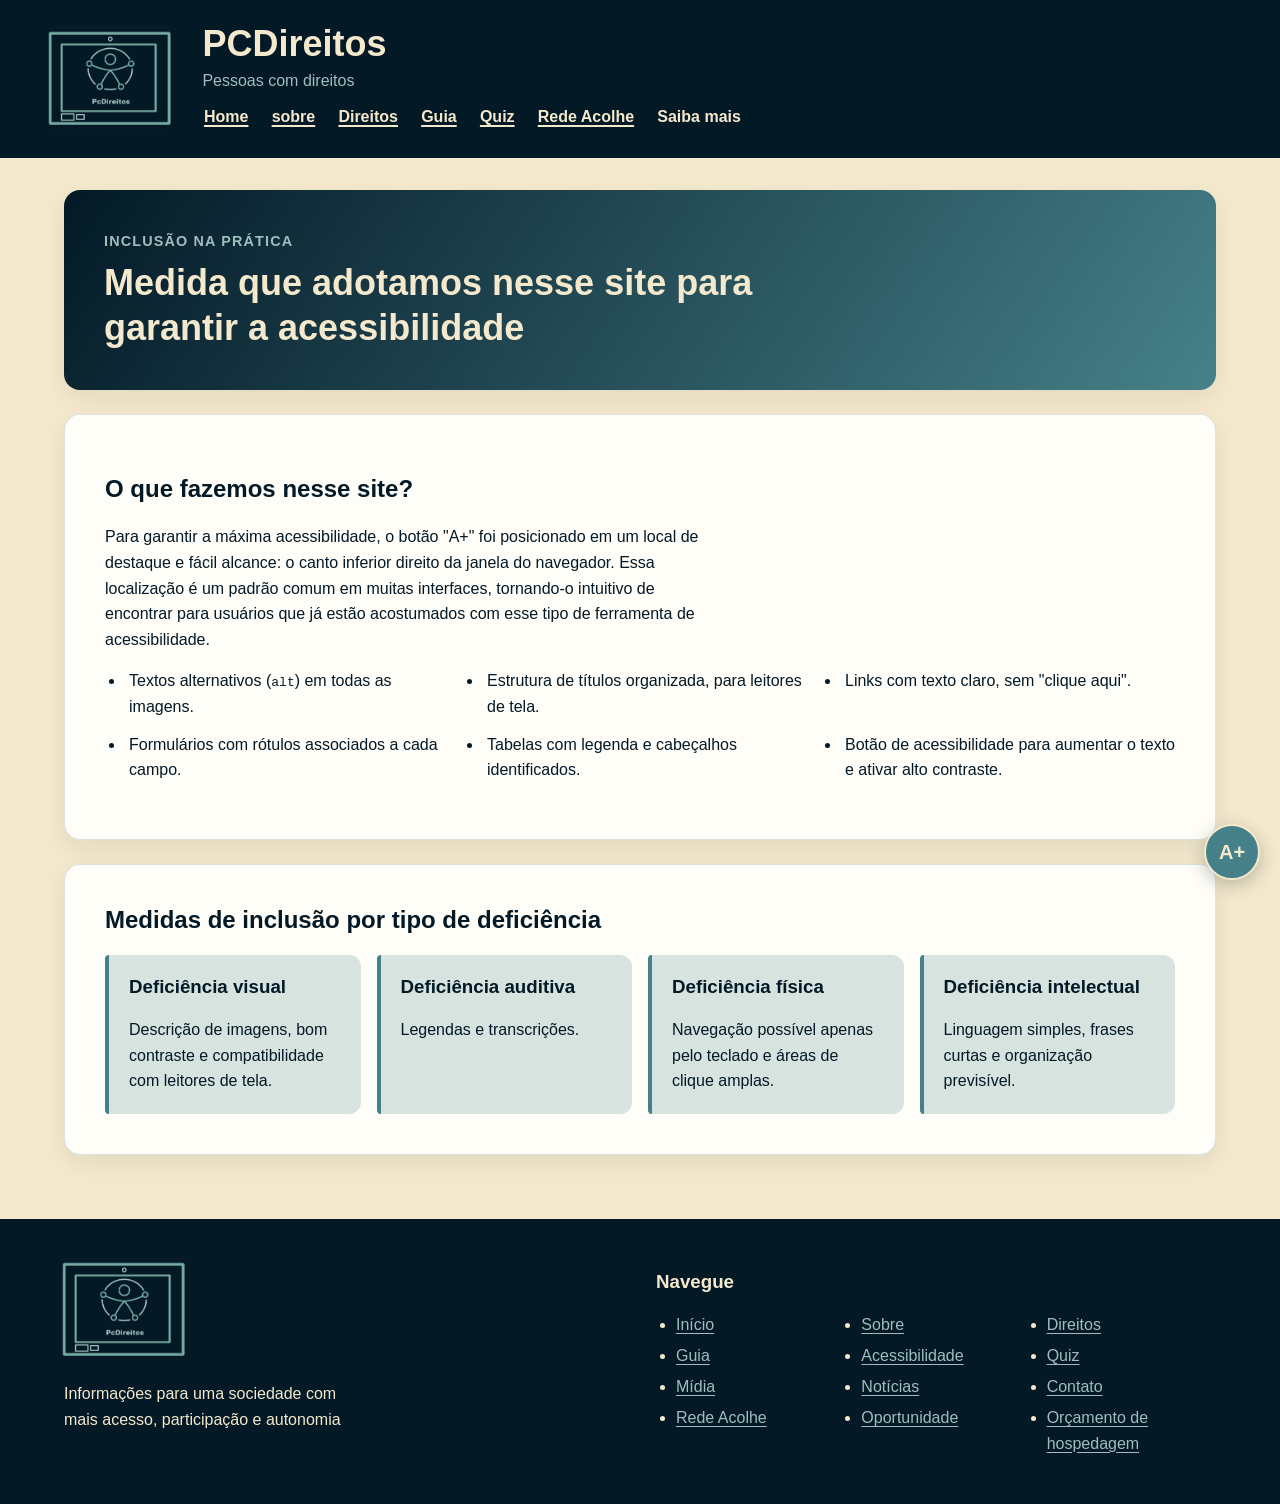
==== html/acessibilidade.html @ 8fe6b493 "Site PCDireitos completo e funcionando" ====
<!DOCTYPE html>
<html lang="pt-br">
<head>
    <meta charset="UTF-8">
    <meta name="viewport" content="width=device-width, initial-scale=1.0">
    <link rel="stylesheet" href="../css/acessibilidade.css">
    <title>Acessibilidade - PCDireitos</title>
</head>
<body>

        <!--Cabeçalho-->
    <header>
        <img src="../imgs/logo_PCDireitos.jpg" alt="Logo do PCDireitos">
        <h1>PCDireitos</h1>
        <p class="marca-descricao">Pessoas com direitos</p>

        <!--Navegação do cabeçalho-->
        <nav class="navegacao-principal" aria-label="Navegação principal">
            <ul>
                <li><a href="index.html">Home</a></li>
                <li><a href="sobre.html">sobre</a></li>
                <li><a href="projetos.html">Direitos</a></li>
                <li><a href="impacto.html">Guia</a></li>
                <li><a href="quiz.html">Quiz</a></li>
                <li><a href="RedeAcolhe.html">Rede Acolhe</a></li>
                <li>
                    <details>
                        <summary>Saiba mais</summary>
                        <ul>
                            <li><a href="acessibilidade.html">Acessibilidade</a></li>
                            <li><a href="midia.html">Mídia</a></li>
                            <li><a href="noticia.html">Notícias</a></li>
                            <li><a href="contato.html">Contato</a></li>
                            <li><a href="oportunidade.html">Oportunidade</a></li>
                            <li><a href="orcamento_hospedagem.html">Orçamento e Hospedagem</a></li>
                        </ul>
                    </details>
                </li>
            </ul>
        </nav> 
    </header>

    <main>
        <section>
            <p>Inclusão na prática</p>
            <p>Medida que adotamos nesse site para garantir a acessibilidade</p>
        </section>

        <section>
            <h2>O que fazemos nesse site?</h2>
            <p>Para garantir a máxima acessibilidade, o botão "A+" foi posicionado em um local de destaque e fácil alcance: 
                o canto inferior direito da janela do navegador. Essa localização é um padrão comum em muitas interfaces,
                tornando-o intuitivo de encontrar para usuários que já estão acostumados com esse tipo de ferramenta de acessibilidade.</p>

            <ul>
                <li>Textos alternativos (<code>alt</code>) em todas as imagens.</li>
                <li>Estrutura de títulos organizada, para leitores de tela.</li>
                <li>Links com texto claro, sem "clique aqui".</li>
                <li>Formulários com rótulos associados a cada campo.</li>
                <li>Tabelas com legenda e cabeçalhos identificados.</li>
                <li>Botão de acessibilidade para aumentar o texto e ativar alto contraste.</li>
            </ul>
        </section>

        <section>
            <h2>Medidas de inclusão por tipo de deficiência</h2>
            <article>
                <h3>Deficiência visual</h3>
                <p>Descrição de imagens, bom contraste e compatibilidade com leitores de tela.</p>
            </article>
            <article>
                <h3>Deficiência auditiva</h3>
                <p>Legendas e transcrições.</p>
            </article>
            <article>
                <h3>Deficiência física</h3>
                <p>Navegação possível apenas pelo teclado e áreas de clique amplas.</p>
            </article>
            <article>
                <h3>Deficiência intelectual</h3>
                <p>Linguagem simples, frases curtas e organização previsível.</p>
            </article>
        </section>
    </main>


    <!--Painel acessibilidade-->
    <div id="acesso">
        <button id="abrir" type="button" aria-expanded="false" aria-controls="painel"
          aria-label="Abrir painel de acessibilidade"> A+
        </button>

        <section id="painel" role="dialog" aria-labelledby="titulo" hidden>
            <h2 id="titulo">Acessibilidade</h2>

            <!--Botões de acessibilidade-->
            <div role="group" aria-label="Tamanho do texto">
                <span>Tamanho do texto</span>
                <button type="button" data-acao="fonte-menos" aria-label="Diminuir texto">A−</button>
                <button type="button" data-acao="fonte-mais" aria-label="Aumentar texto">A+</button>

                <!--Botões de acessibilidade visual-->
                <button type="button" data-toggle="alto-contraste" aria-pressed="false">Alto contraste</button>
                <button type="button" data-toggle="escala-cinza" aria-pressed="false">Tons de cinza</button>
                <button type="button" data-toggle="fonte-legivel" aria-pressed="false">Fonte legível</button>
                <button type="button" data-toggle="destacar-links" aria-pressed="false">Destacar links</button>
                <button type="button" data-toggle="espacamento" aria-pressed="false">Mais espaçamento</button>
                <button type="button" data-acao="daltonismo" aria-pressed="false">Modo daltônico: desligado</button>
            </div>

            <!--NOVO: Leitura em voz alta-->
            <div class="grupo-leitura" role="group" aria-label="Leitura em voz alta">
                <span>Leitura em voz alta</span>
                <button type="button" data-acao="ler-pagina" aria-label="Ler a página inteira em voz alta (atalho Alt L)">▶ Ler página</button>
                <button type="button" data-acao="ler-selecao" aria-label="Ler somente o texto selecionado">Ler seleção</button>
                <button type="button" data-acao="pausar" aria-pressed="false" aria-label="Pausar leitura">⏸ Pausar</button>
                <button type="button" data-acao="parar" aria-label="Parar leitura">⏹ Parar</button>
                <button type="button" data-toggle="leitura-foco" aria-pressed="false"
                    aria-label="Ler em voz alta o item sob o mouse ou com foco do teclado">Ler ao passar o mouse / foco</button>
                <label for="velocidade">Velocidade:
                    <input type="range" id="velocidade" min="0.5" max="2" step="0.25" value="1">
                </label>
            </div>

            <button type="button" class="a11y-reset" data-acao="reset" aria-live="polite">Restaurar padrão</button>
        </section>

        <!--Filtros para modo daltônico-->
        <svg aria-hidden="true" focusable="false">
            <defs>
                <filter id="filtro-protanopia">
                    <feColorMatrix type="matrix" values="
                        0.567 0.433 0     0 0
                        0.558 0.442 0     0 0
                        0     0.242 0.758 0 0
                        0     0     0     1 0"/>
                </filter>
                <filter id="filtro-deuteranopia">
                    <feColorMatrix type="matrix" values="
                        0.625 0.375 0   0 0
                        0.7   0.3   0   0 0
                        0     0.3   0.7 0 0
                        0     0     0   1 0"/>
                </filter>
                <filter id="filtro-tritanopia">
                    <feColorMatrix type="matrix" values="
                        0.95 0.05  0     0 0
                        0    0.433 0.567 0 0
                        0    0.475 0.525 0 0
                        0    0     0     1 0"/>
                </filter>
            </defs>
        </svg>
    </div>

    <!--rodapé-->
    <footer>
        <section>
            <img src="../imgs/logo_PCDireitos.jpg" alt="Logo do PCDireitos">
            <p>Informações para uma sociedade com mais acesso, participação e autonomia</p>

        </section>

        <!--navegação no rodapé-->
        <section>
            <h3>Navegue</h3>
            <ul>
                <li><a href="index.html">Início</a></li>
                <li><a href="sobre.html">Sobre</a></li>
                <li><a href="projetos.html">Direitos</a></li>
                <li><a href="impacto.html">Guia</a></li>
                <li><a href="acessibilidade.html">Acessibilidade</a></li>
                <li><a href="quiz.html">Quiz</a></li>
                <li><a href="midia.html">Mídia</a></li>
                <li><a href="noticia.html">Notícias</a></li>
                <li><a href="contato.html">Contato</a></li>
                <li><a href="RedeAcolhe.html">Rede Acolhe</a></li>
                <li><a href="oportunidade.html">Oportunidade</a></li>
                <li><a href="orcamento_hospedagem.html">Orçamento de hospedagem</a></li>
            </ul>
        </section>
    </footer>
    
    <script src="../js/painel.js"></script>
</body>
</html>
---- css/acessibilidade.css ----
:root {
    /*  os nomes com  --cor-* é onde guardam a
       paleta da Home; "cor" indica cor, ava anny :/ e o "principal" a base */
    color-scheme: light;
    font-family: "Segoe UI", Arial, sans-serif;
    color: #031926;
    background: #f4e9cd;
    font-synthesis: none;
    text-rendering: optimizeLegibility;
    line-height: 1.6;
    --cor-principal: #031926; /*títulos, cabeçalho e rodapé */
    --cor-destaque: #468189; /* botões e detalhes */
    --cor-verde-agua: #77aca4; /* foco do teclado*/
    --cor-verde-claro: #9ebebd; /* textos e fundos mais leves/suaves */
    --cor-creme: #f4e9cd; /*  fundo geral e texto sobre azul escuro */
    --cor-fundo-cartao: #fffdf7; /* artões e painel */
    --sombra-cartao: 0 8px 24px rgb(3 25 38 / 8%); /* Sombra */

    /* --cor-azul-marinho: #031926;
    --cor-azul-petroleo: #468189;
    --cor-verde-agua: #77aca4;
    --cor-verde-claro: #9ebebd;
    --cor-creme: #f4e9cd;
    --cor-branco-quente: #fffdf7;
    --largura-maxima-conteudo: 1120px;
    
    as cores que usei em algumas páginas, são as mesmas cores, mas mudei
    os nomes para ficar mais fácil de entender, mas se quiser posso mudar 
    de volta para os nomes antigos, só me falar
    */
}

/* bordas e preenchimentos no cálculo da largura */
* {
    box-sizing: border-box;
}

body {
    min-width: 320px; /* Evita que a tela fique estreita demais */
    margin: 0;
}

a {
    color: var(--cor-principal);
    text-underline-offset: 3.2px; /* separa o sublinhado das letras */
}

/*  aplica o estilo quando o ponteiro do mouse está sobre o link */
a:hover {
    color: var(--cor-destaque);
}

/*  destaca o elemento que recebeu foco, como na navegação pelo tab */
:focus-visible {
    outline: 3px solid var(--cor-verde-agua);
    outline-offset: 4px;
}

header {
    /* max ele escolhe o maior valor, mantém espaço nas laterais e centraliza
       o conteúdo em telas mais largas */
    padding: 20px clamp(20px, 3vw, 48px); 
    color: var(--cor-creme);
    background: var(--cor-principal);
    display: grid;
    grid-template-columns: auto 1fr;
    column-gap: 24px;
    align-items: center;
}

header > img[src="../imgs/logo_PCDireitos.jpg"] {
    grid-row: span 3;   /* logo ocupa as 3 linhas */
    width: 140px;
    height: auto;
    border-radius: 12px;
}

header h1 {
    flex-basis: 100%;
    margin: 0;
    font-size: clamp(28px, 4vw, 36px);
    line-height: 1.2;
}

.marca-descricao {
    flex-basis: 100%;
    margin: 0;
    color: var(--cor-verde-claro);
}

.navegacao-principal {
    flex-basis: 100%;
}

.navegacao-principal ul {
    display: flex;
    flex-wrap: wrap;
    gap: 5.6px 20px;
    margin: 0;
    padding: 0;
    list-style: none;
}

.navegacao-principal a,
.navegacao-principal summary {
    /* A vírgula combina seletores */
    display: inline-block;
    padding: 7.2px 1.6px;
    color: var(--cor-creme);
    font-weight: 600;
    text-decoration-thickness: 1.92px;
    cursor: pointer;
}

.navegacao-principal a:hover {
    color: var(--cor-verde-claro);
}

.navegacao-principal a[href="acessibilidade.html"] {
    color: var(--cor-verde-claro);
    text-decoration: underline;
    text-underline-offset: 4.8px;
}

.navegacao-principal details ul {
    
    position: absolute;
    z-index: 2;
    display: grid;
    gap: 2.4px;
    min-width: 208px;
    padding: 8px 12px;
    border-radius: 8px;
    background: var(--cor-principal);
    box-shadow: var(--sombra-cartao);
}

main {
    /* min usa o menor valor, a página ocupa até 1152px e mantém margens
       laterais*/
    width: min(100% - 32px, 1152px);
    margin: 32px auto 64px;
}

main > section {
    /* O sinal > significa "filho direto" ele seleciona apenas as section
    que estão diretamente dentro da main */
    margin-block: 24px;
    padding: clamp(20px, 4vw, 40px);
    border: 1px solid rgb(70 129 137 / 20%);
    border-radius: 16px;
    background: var(--cor-fundo-cartao);
    box-shadow: var(--sombra-cartao);
}

main > section:first-child {
    /* first-child seleciona a primeira 
    section filha direta de main ela recebe o visual de destaque */
    color: var(--cor-creme);
    border: 0;
    background: linear-gradient(125deg, var(--cor-principal), var(--cor-destaque));
}

main > section:first-child p:first-child {
    /* Seleciona o primeiro parágrafo da
     primeira seção (a chamada pequena) */
    margin: 0 0 6.4px;
    color: var(--cor-verde-claro);
    font-size: 14.4px;
    font-weight: 700;
    letter-spacing: 1.152px;
    text-transform: uppercase;
}

main > section:first-child p:last-child {
    /* :last-child seleciona o último filho; aqui é o segundo parágrafo,
       que funciona como título principal do destaque */
    max-width: 672px;
    margin: 0;
    font-size: clamp(24px, 4vw, 36px);
    font-weight: 700;
    line-height: 1.25;
}

h2,
h3 {
    /* estilos compartilhados pelos títulos de nível 2 e 3 */
    color: var(--cor-principal);
    line-height: 1.25;
}

main > section:first-child h2 {
    /* Sobrescreve a cor dos títulos apenas dentro da seção de destaque */
    color: var(--cor-creme);
}

main > section:nth-child(2) > p {
    /* :nth-child(2) seleciona a segunda <section> filha de <main>.
       O > p limita a regra ao parágrafo filho direto dessa seção. */
    max-width: 68ch; /* ch mede aproximadamente a largura do caractere "0". */
}

main > section:nth-child(2) ul {
    /* Grid organiza os itens em coluna o auto-fit cria quantas colunas
       couberem */
    display: grid;
    /* 1fr divide igualmente o espaço
     disponível entre as colunas, essa parte foi tensa viu */
    grid-template-columns: repeat(auto-fit, minmax(min(100%, 288px), 1fr));
    gap: 12px 24px;
    padding-left: 20px;
}

main > section:nth-child(2) li {
    padding-left: 4px;
}

main > section:nth-child(3) {
    /* A terceira seção também usa Grid para organizar os cartões */
    display: grid;
    grid-template-columns: repeat(auto-fit, minmax(min(100%, 224px), 1fr));
    gap: 16px;
}

main > section:nth-child(3) h2 {
    /* grid-column: 1 / -1 faz o título ocupar da primeira até a última
       coluna da grade */
    grid-column: 1 / -1;
    margin-block: 0 4px;
}

main article {
    /* Cada article vira um cartão com uma faixa colorida à esquerda */
    padding: 20px;
    border-left: 4px solid var(--cor-destaque);
    border-radius: 4px 12px 12px 4px;
    background: rgb(158 190 189 / 42%);
}

main article h3 {
    margin-top: 0;
}

main article p {
    margin-bottom: 0;
}

footer {
    /* auto-fit adapta a quantidade à largura */
    display: grid;
    grid-template-columns: repeat(auto-fit, minmax(min(100%, 288px), 1fr));
    gap: 32px;
    padding: 32px max(20px, calc((100% - 1152px) / 2));
    color: var(--cor-creme);
    background: var(--cor-principal);
}

footer h3 {
    color: var(--cor-creme);
}

footer a {
    color: var(--cor-verde-claro);
}

footer a:hover {
    color: var(--cor-creme);
}

footer ul {
    display: grid;
    grid-template-columns: repeat(auto-fit, minmax(144px, 1fr));
    gap: 5.6px 16px;
    padding-left: 20px;
}

footer {
    /* auto-fit adapta a quantidade à largura */
    display: grid;
    grid-template-columns: repeat(auto-fit, minmax(min(100%, 288px), 1fr));
    gap: 32px;
    padding: 32px max(20px, calc((100% - 1152px) / 2));
    color: var(--cor-creme);
    background: var(--cor-principal);
}

footer h3 {
    color: var(--cor-creme);
}

footer a {
    color: var(--cor-verde-claro);
}

footer a:hover {
    color: var(--cor-creme);
}

footer ul {
    display: grid;
    grid-template-columns: repeat(auto-fit, minmax(144px, 1fr));
    gap: 5.6px 16px;
    padding-left: 20px;
}

/*Parte da logo no rodapé*/
footer img {
    display: block;     /* a imagem ocupa a própria linha, ficando acima da frase */
    width: 140px;       /* ajusta o tamanho aqui */
    height: auto;
    margin-bottom: 12px;
    margin-left: -12px;   /* alinha o desenho da logo com a borda do texto */
    border-radius: 12px;
}

footer p {
    max-width: 32ch;
    margin: 0;
}

/* botão de acessibilidade */
#acesso {
    position: fixed;
    z-index: 10;
    right: 20px;
    bottom: 20px;
}

#abrir {
    width: 56px;
    height: 56px;
    border: 2px solid var(--cor-creme);
    border-radius: 50%;
    background: var(--cor-destaque);
    color: var(--cor-creme);
    cursor: pointer;
    font-size: 20px;
    font-weight: 700;
    box-shadow: 0 5px 18px rgb(3 25 38 / 25%);
}

#painel:not([hidden]) {
    position: absolute;
    right: 0;
    bottom: calc(100% + 12.8px);
    width: min(90vw, 360px);
    max-height: min(70vh, 520px);
    overflow-y: auto;
    padding: 20px;
    border: 1px solid var(--cor-verde-claro);
    border-radius: 16px;
    background: var(--cor-fundo-cartao);
    box-shadow: 0 12px 36px rgb(3 25 38 / 20%);
}

#painel[hidden] {
    display: none;
}

#painel h2 {
    margin: 0 0 16px;
}

#painel [role="group"] {
    display: flex;
    flex-wrap: wrap;
    gap: 8px;
}

#painel [role="group"] span {
    flex-basis: 100%;
    font-weight: 700;
}

#painel button {
    padding: 7.2px 10.4px;
    border: 1px solid var(--cor-azul-petroleo);
    border-radius: 8px;
    background: var(--cor-creme);
    color: var(--cor-azul-marinho);
    cursor: pointer;
    font: inherit;
}

#painel button:hover {
    background: var(--cor-verde-claro);
}

#painel .a11y-reset {
    margin-top: 16px;
    background: var(--cor-principal);
    color: var(--cor-creme);
}

/* A partir daqui é  modo de como funciona dentro do painel, deixando ele na lateral e permitindo que tudo funcione */
#acesso svg {
    position: absolute;
    width: 0;
    height: 0;
    overflow: hidden;
    pointer-events: none;
}

/* ===== Efeitos aplicados no <html> pelo JS ===== */
html.alto-contraste body {
    background: #000;
    color: #fff;
}
html.alto-contraste header,
html.alto-contraste footer,
html.alto-contraste .conceito,
html.alto-contraste .principio,
html.alto-contraste .estatistica {
    background: #000;
    color: #fff;
    border: 1px solid #fff;
}
html.alto-contraste a,
html.alto-contraste .estatistica strong,
html.alto-contraste .principio h3,
html.alto-contraste .destaque-chamada {
    color: #ffff00;
}

html.escala-cinza {
    filter: grayscale(100%);
}

html.fonte-legivel body,
html.fonte-legivel button {
    font-family: Verdana, Arial, sans-serif;
    letter-spacing: 0.03em;
}

html.destacar-links a {
    text-decoration: underline;
    text-decoration-thickness: 3px;
    background: #ffff99;
    color: #000;
}

html.espacamento body {
    line-height: 1.9;
    letter-spacing: 0.05em;
    word-spacing: 0.15em;
}

/* ===== Modos para daltonismo ===== */
html.dalt-protanopia   { 
    filter: url(#filtro-protanopia); 
}
html.dalt-deuteranopia { 
    filter: url(#filtro-deuteranopia); 
}
html.dalt-tritanopia   { 
    filter: url(#filtro-tritanopia); 
}

/* ===== NOVO: leitura em voz alta ===== */
#painel .grupo-leitura {
    margin-top: 16px;
    padding-top: 12px;
    border-top: 1px solid var(--cor-verde-claro);
}

#painel .grupo-leitura label {
    flex-basis: 100%;
}

#painel input[type="range"] {
    vertical-align: middle;
    width: 150px;
}

/* botões ligados (ex.: "Ler ao passar o mouse") ficam destacados */
#painel button[aria-pressed="true"] {
    background: var(--cor-azul-petroleo);
    color: var(--cor-creme);
}

/* item que está sendo lido agora */
.lendo-agora {
    outline: 3px solid #ffbf00 !important;
    outline-offset: 2px;
    background: rgb(255 191 0 / 25%) !important;
    scroll-margin: 120px;
}

@media (max-width: 640px) {
    header {
        padding: 16px;
    }

    .navegacao-principal ul {
        gap: 3.2px 14.4px;
    }

    main {
        width: min(100% - 20px, 1152px);
        margin-block: 16px 48px;
    }

    main > section {
        margin-block: 16px;
        border-radius: 12px;
    }

    footer {
        padding: 24px 16px 88px;
    }
}

@media (prefers-reduced-motion: reduce) {

    *,
    *::before,
    *::after {
        /*selecionam elementos criados pelo css*/
        scroll-behavior: auto !important;
        animation-duration: 0.01ms !important;
        animation-iteration-count: 1 !important;
        transition-duration: 0.01ms !important;
    }
}
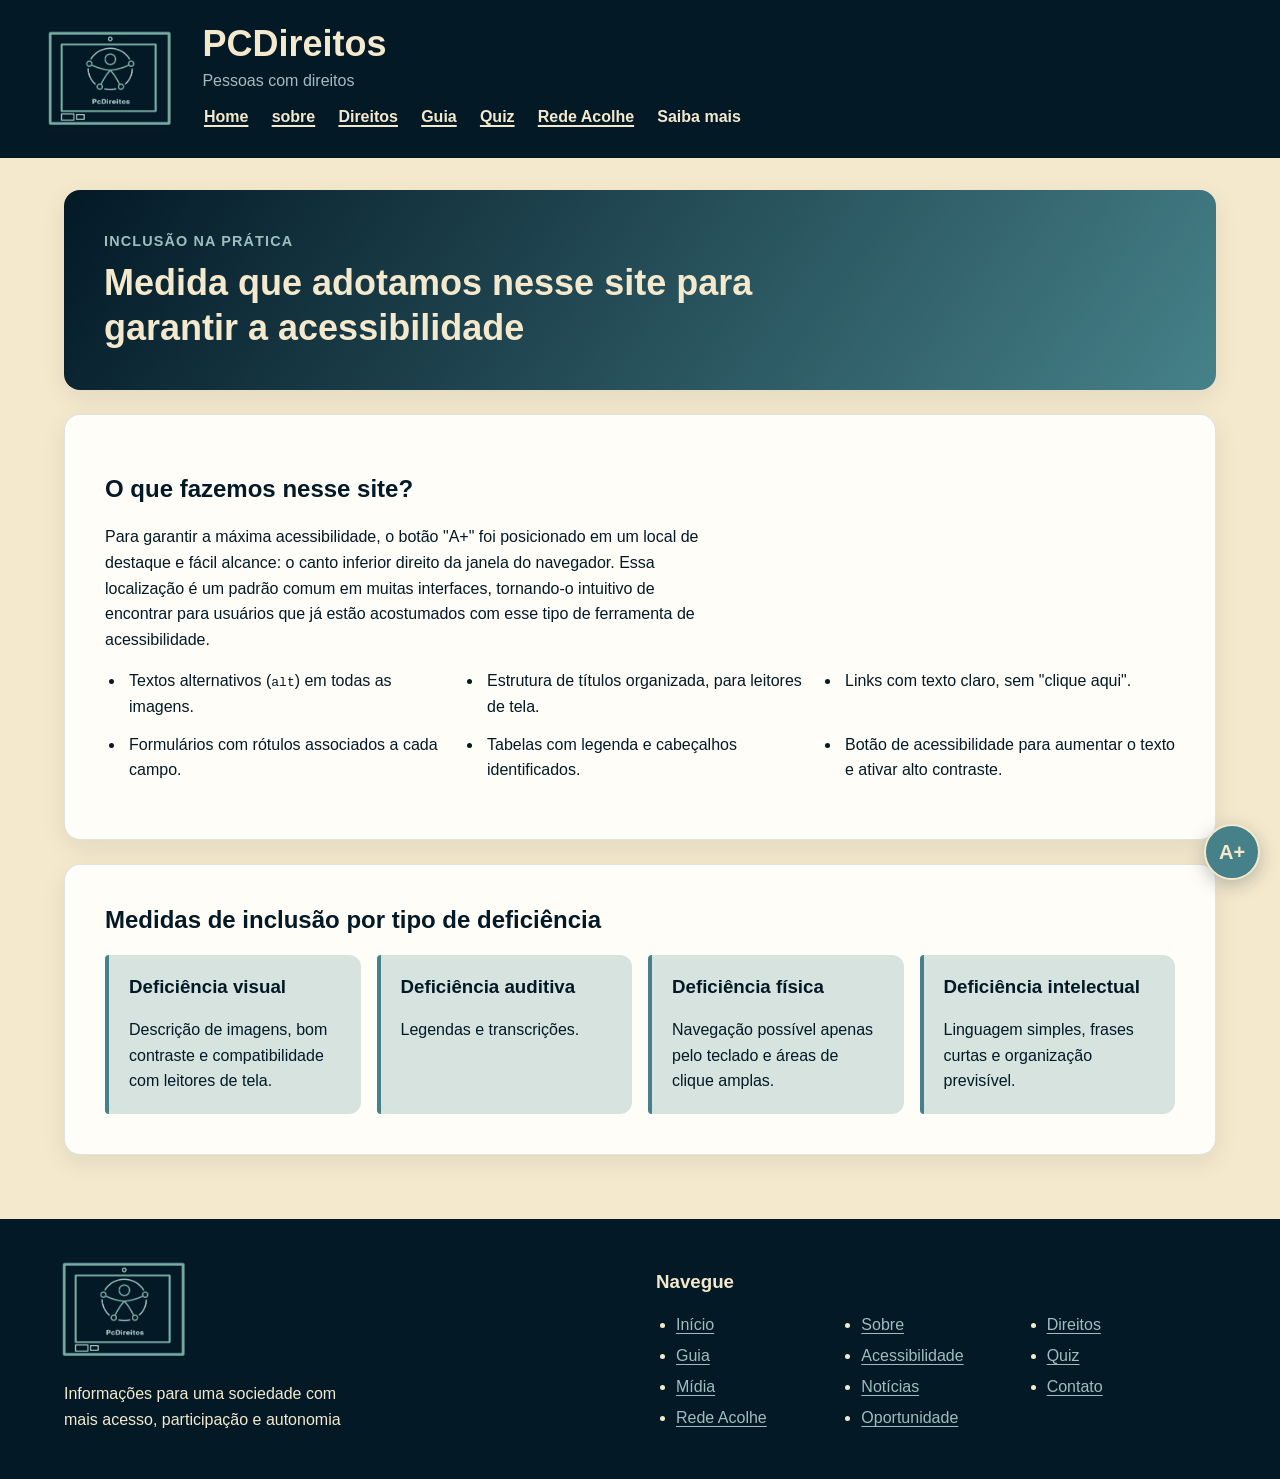
==== commit c66dd57d: "Site finalizado" ====
--- a/html/acessibilidade.html
+++ b/html/acessibilidade.html
@@ -32,7 +32,6 @@
                             <li><a href="noticia.html">Notícias</a></li>
                             <li><a href="contato.html">Contato</a></li>
                             <li><a href="oportunidade.html">Oportunidade</a></li>
-                            <li><a href="orcamento_hospedagem.html">Orçamento e Hospedagem</a></li>
                         </ul>
                     </details>
                 </li>
@@ -176,7 +175,6 @@
                 <li><a href="contato.html">Contato</a></li>
                 <li><a href="RedeAcolhe.html">Rede Acolhe</a></li>
                 <li><a href="oportunidade.html">Oportunidade</a></li>
-                <li><a href="orcamento_hospedagem.html">Orçamento de hospedagem</a></li>
             </ul>
         </section>
     </footer>
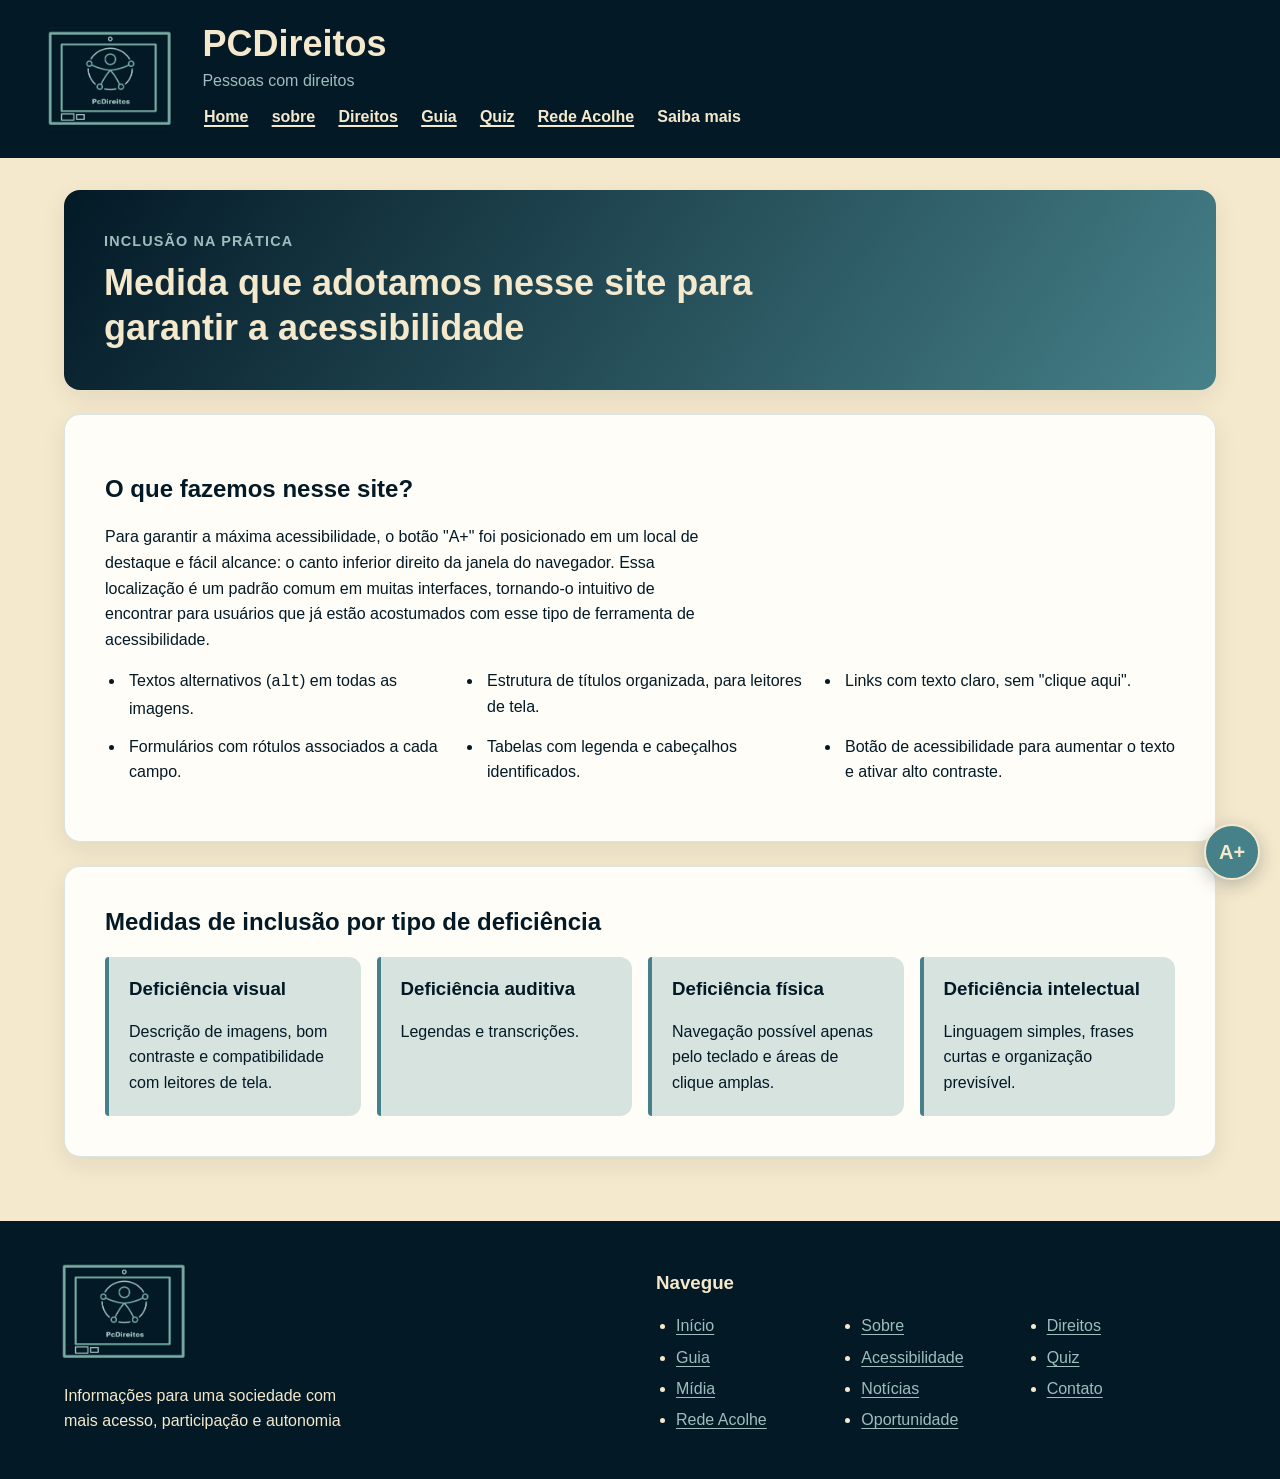
==== commit 8343b8da: "arrumando painel de acessibilidade" ====
--- a/html/acessibilidade.html
+++ b/html/acessibilidade.html
@@ -4,6 +4,7 @@
     <meta charset="UTF-8">
     <meta name="viewport" content="width=device-width, initial-scale=1.0">
     <link rel="stylesheet" href="../css/acessibilidade.css">
+    <link rel="stylesheet" href="../css/painel.css">
     <title>Acessibilidade - PCDireitos</title>
 </head>
 <body>
--- a/css/acessibilidade.css
+++ b/css/acessibilidade.css
@@ -78,7 +78,7 @@
 header h1 {
     flex-basis: 100%;
     margin: 0;
-    font-size: clamp(28px, 4vw, 36px);
+    font-size: clamp(1.75rem, 4vw, 2.25rem);
     line-height: 1.2;
 }
 
@@ -166,7 +166,7 @@
      primeira seção (a chamada pequena) */
     margin: 0 0 6.4px;
     color: var(--cor-verde-claro);
-    font-size: 14.4px;
+    font-size: 0.9rem;
     font-weight: 700;
     letter-spacing: 1.152px;
     text-transform: uppercase;
@@ -177,7 +177,7 @@
        que funciona como título principal do destaque */
     max-width: 672px;
     margin: 0;
-    font-size: clamp(24px, 4vw, 36px);
+    font-size: clamp(1.5rem, 4vw, 2.25rem);
     font-weight: 700;
     line-height: 1.25;
 }
@@ -318,174 +318,6 @@
     margin: 0;
 }
 
-/* botão de acessibilidade */
-#acesso {
-    position: fixed;
-    z-index: 10;
-    right: 20px;
-    bottom: 20px;
-}
-
-#abrir {
-    width: 56px;
-    height: 56px;
-    border: 2px solid var(--cor-creme);
-    border-radius: 50%;
-    background: var(--cor-destaque);
-    color: var(--cor-creme);
-    cursor: pointer;
-    font-size: 20px;
-    font-weight: 700;
-    box-shadow: 0 5px 18px rgb(3 25 38 / 25%);
-}
-
-#painel:not([hidden]) {
-    position: absolute;
-    right: 0;
-    bottom: calc(100% + 12.8px);
-    width: min(90vw, 360px);
-    max-height: min(70vh, 520px);
-    overflow-y: auto;
-    padding: 20px;
-    border: 1px solid var(--cor-verde-claro);
-    border-radius: 16px;
-    background: var(--cor-fundo-cartao);
-    box-shadow: 0 12px 36px rgb(3 25 38 / 20%);
-}
-
-#painel[hidden] {
-    display: none;
-}
-
-#painel h2 {
-    margin: 0 0 16px;
-}
-
-#painel [role="group"] {
-    display: flex;
-    flex-wrap: wrap;
-    gap: 8px;
-}
-
-#painel [role="group"] span {
-    flex-basis: 100%;
-    font-weight: 700;
-}
-
-#painel button {
-    padding: 7.2px 10.4px;
-    border: 1px solid var(--cor-azul-petroleo);
-    border-radius: 8px;
-    background: var(--cor-creme);
-    color: var(--cor-azul-marinho);
-    cursor: pointer;
-    font: inherit;
-}
-
-#painel button:hover {
-    background: var(--cor-verde-claro);
-}
-
-#painel .a11y-reset {
-    margin-top: 16px;
-    background: var(--cor-principal);
-    color: var(--cor-creme);
-}
-
-/* A partir daqui é  modo de como funciona dentro do painel, deixando ele na lateral e permitindo que tudo funcione */
-#acesso svg {
-    position: absolute;
-    width: 0;
-    height: 0;
-    overflow: hidden;
-    pointer-events: none;
-}
-
-/* ===== Efeitos aplicados no <html> pelo JS ===== */
-html.alto-contraste body {
-    background: #000;
-    color: #fff;
-}
-html.alto-contraste header,
-html.alto-contraste footer,
-html.alto-contraste .conceito,
-html.alto-contraste .principio,
-html.alto-contraste .estatistica {
-    background: #000;
-    color: #fff;
-    border: 1px solid #fff;
-}
-html.alto-contraste a,
-html.alto-contraste .estatistica strong,
-html.alto-contraste .principio h3,
-html.alto-contraste .destaque-chamada {
-    color: #ffff00;
-}
-
-html.escala-cinza {
-    filter: grayscale(100%);
-}
-
-html.fonte-legivel body,
-html.fonte-legivel button {
-    font-family: Verdana, Arial, sans-serif;
-    letter-spacing: 0.03em;
-}
-
-html.destacar-links a {
-    text-decoration: underline;
-    text-decoration-thickness: 3px;
-    background: #ffff99;
-    color: #000;
-}
-
-html.espacamento body {
-    line-height: 1.9;
-    letter-spacing: 0.05em;
-    word-spacing: 0.15em;
-}
-
-/* ===== Modos para daltonismo ===== */
-html.dalt-protanopia   { 
-    filter: url(#filtro-protanopia); 
-}
-html.dalt-deuteranopia { 
-    filter: url(#filtro-deuteranopia); 
-}
-html.dalt-tritanopia   { 
-    filter: url(#filtro-tritanopia); 
-}
-
-/* ===== NOVO: leitura em voz alta ===== */
-#painel .grupo-leitura {
-    margin-top: 16px;
-    padding-top: 12px;
-    border-top: 1px solid var(--cor-verde-claro);
-}
-
-#painel .grupo-leitura label {
-    flex-basis: 100%;
-}
-
-#painel input[type="range"] {
-    vertical-align: middle;
-    width: 150px;
-}
-
-/* botões ligados (ex.: "Ler ao passar o mouse") ficam destacados */
-#painel button[aria-pressed="true"] {
-    background: var(--cor-azul-petroleo);
-    color: var(--cor-creme);
-}
-
-/* item que está sendo lido agora */
-.lendo-agora {
-    outline: 3px solid #ffbf00 !important;
-    outline-offset: 2px;
-    background: rgb(255 191 0 / 25%) !important;
-    scroll-margin: 120px;
-}
-
 @media (max-width: 640px) {
     header {
         padding: 16px;
--- a/css/painel.css
+++ b/css/painel.css
@@ -0,0 +1,177 @@
+/*PAINEL.CSS - painel de acessibilidade (um só para o site todo)*/
+
+/* Tamanho do texto: os botões A− / A+ mudam o font-size do <html>.
+   rem acompanha esse valor; px não acompanha. */
+html body {
+    font-size: 1rem;
+}
+
+/* Botão flutuante e caixa do painel */
+#acesso {
+    --a11y-escuro: #031926;
+    --a11y-petroleo: #468189;
+    --a11y-claro: #9ebebd;
+    --a11y-creme: #f4e9cd;
+    --a11y-cartao: #fffdf7;
+
+    position: fixed;
+    z-index: 10;
+    right: 20px;
+    bottom: 20px;
+    font-size: 16px; /* o painel não cresce junto com o texto da página */
+}
+
+#abrir {
+    width: 56px;
+    height: 56px;
+    border: 2px solid var(--a11y-creme);
+    border-radius: 50%;
+    background: var(--a11y-petroleo);
+    color: var(--a11y-creme);
+    cursor: pointer;
+    font-size: 20px;
+    font-weight: 700;
+    box-shadow: 0 5px 18px rgb(3 25 38 / 25%);
+}
+
+#painel:not([hidden]) {
+    position: absolute;
+    right: 0;
+    bottom: calc(100% + 12.8px);
+    width: min(90vw, 360px);
+    max-height: min(70vh, 520px);
+    overflow-y: auto;
+    padding: 20px;
+    border: 1px solid var(--a11y-claro);
+    border-radius: 16px;
+    background: var(--a11y-cartao);
+    color: var(--a11y-escuro);
+    box-shadow: 0 12px 36px rgb(3 25 38 / 20%);
+}
+
+#painel[hidden] {
+    display: none;
+}
+
+#painel h2 {
+    margin: 0 0 16px;
+}
+
+#painel [role="group"] {
+    display: flex;
+    flex-wrap: wrap;
+    gap: 8px;
+}
+
+#painel [role="group"] span {
+    flex-basis: 100%;
+    font-weight: 700;
+}
+
+#painel button {
+    padding: 7.2px 10.4px;
+    border: 1px solid var(--a11y-petroleo);
+    border-radius: 8px;
+    background: var(--a11y-creme);
+    color: var(--a11y-escuro);
+    cursor: pointer;
+    font: inherit;
+}
+
+#painel button:hover {
+    background: var(--a11y-claro);
+}
+
+/* botões ligados (ex.: "Ler ao passar o mouse") ficam destacados */
+#painel button[aria-pressed="true"] {
+    background: var(--a11y-petroleo);
+    color: var(--a11y-creme);
+}
+
+#painel .a11y-reset {
+    margin-top: 16px;
+    background: var(--a11y-escuro);
+    color: var(--a11y-creme);
+}
+
+/* Leitura em voz alta */
+#painel .grupo-leitura {
+    margin-top: 16px;
+    padding-top: 12px;
+    border-top: 1px solid var(--a11y-claro);
+}
+
+#painel .grupo-leitura label {
+    flex-basis: 100%;
+}
+
+#painel input[type="range"] {
+    vertical-align: middle;
+    width: 150px;
+}
+
+/* item que está sendo lido agora */
+.lendo-agora {
+    outline: 3px solid #ffbf00 !important;
+    outline-offset: 2px;
+    background: rgb(255 191 0 / 25%) !important;
+    scroll-margin: 120px;
+}
+
+/* SVG dos filtros de daltonismo */
+#acesso svg {
+    position: absolute;
+    width: 0;
+    height: 0;
+    overflow: hidden;
+    pointer-events: none;
+}
+
+/* Efeitos aplicados no <html> pelo JS */
+html.alto-contraste body,
+html.alto-contraste body *:not(#acesso, #acesso *) {
+    background: #000 !important;
+    color: #fff !important;
+    border-color: #fff !important;
+    box-shadow: none !important;
+}
+
+html.alto-contraste body a:not(#acesso a) {
+    color: #ffff00 !important;
+}
+
+html.escala-cinza {
+    filter: grayscale(100%);
+}
+
+html.fonte-legivel body,
+html.fonte-legivel button {
+    font-family: Verdana, Arial, sans-serif;
+    letter-spacing: 0.03em;
+}
+
+html.destacar-links a {
+    text-decoration: underline;
+    text-decoration-thickness: 3px;
+    background: #ffff99;
+    color: #000;
+}
+
+html.espacamento body {
+    line-height: 1.9;
+    letter-spacing: 0.05em;
+    word-spacing: 0.15em;
+}
+
+/* Modos para daltonismo */
+html.dalt-protanopia   { 
+    filter: url(#filtro-protanopia); 
+}
+
+html.dalt-deuteranopia { 
+    filter: url(#filtro-deuteranopia); 
+}
+
+html.dalt-tritanopia   { 
+    filter: url(#filtro-tritanopia); 
+}
